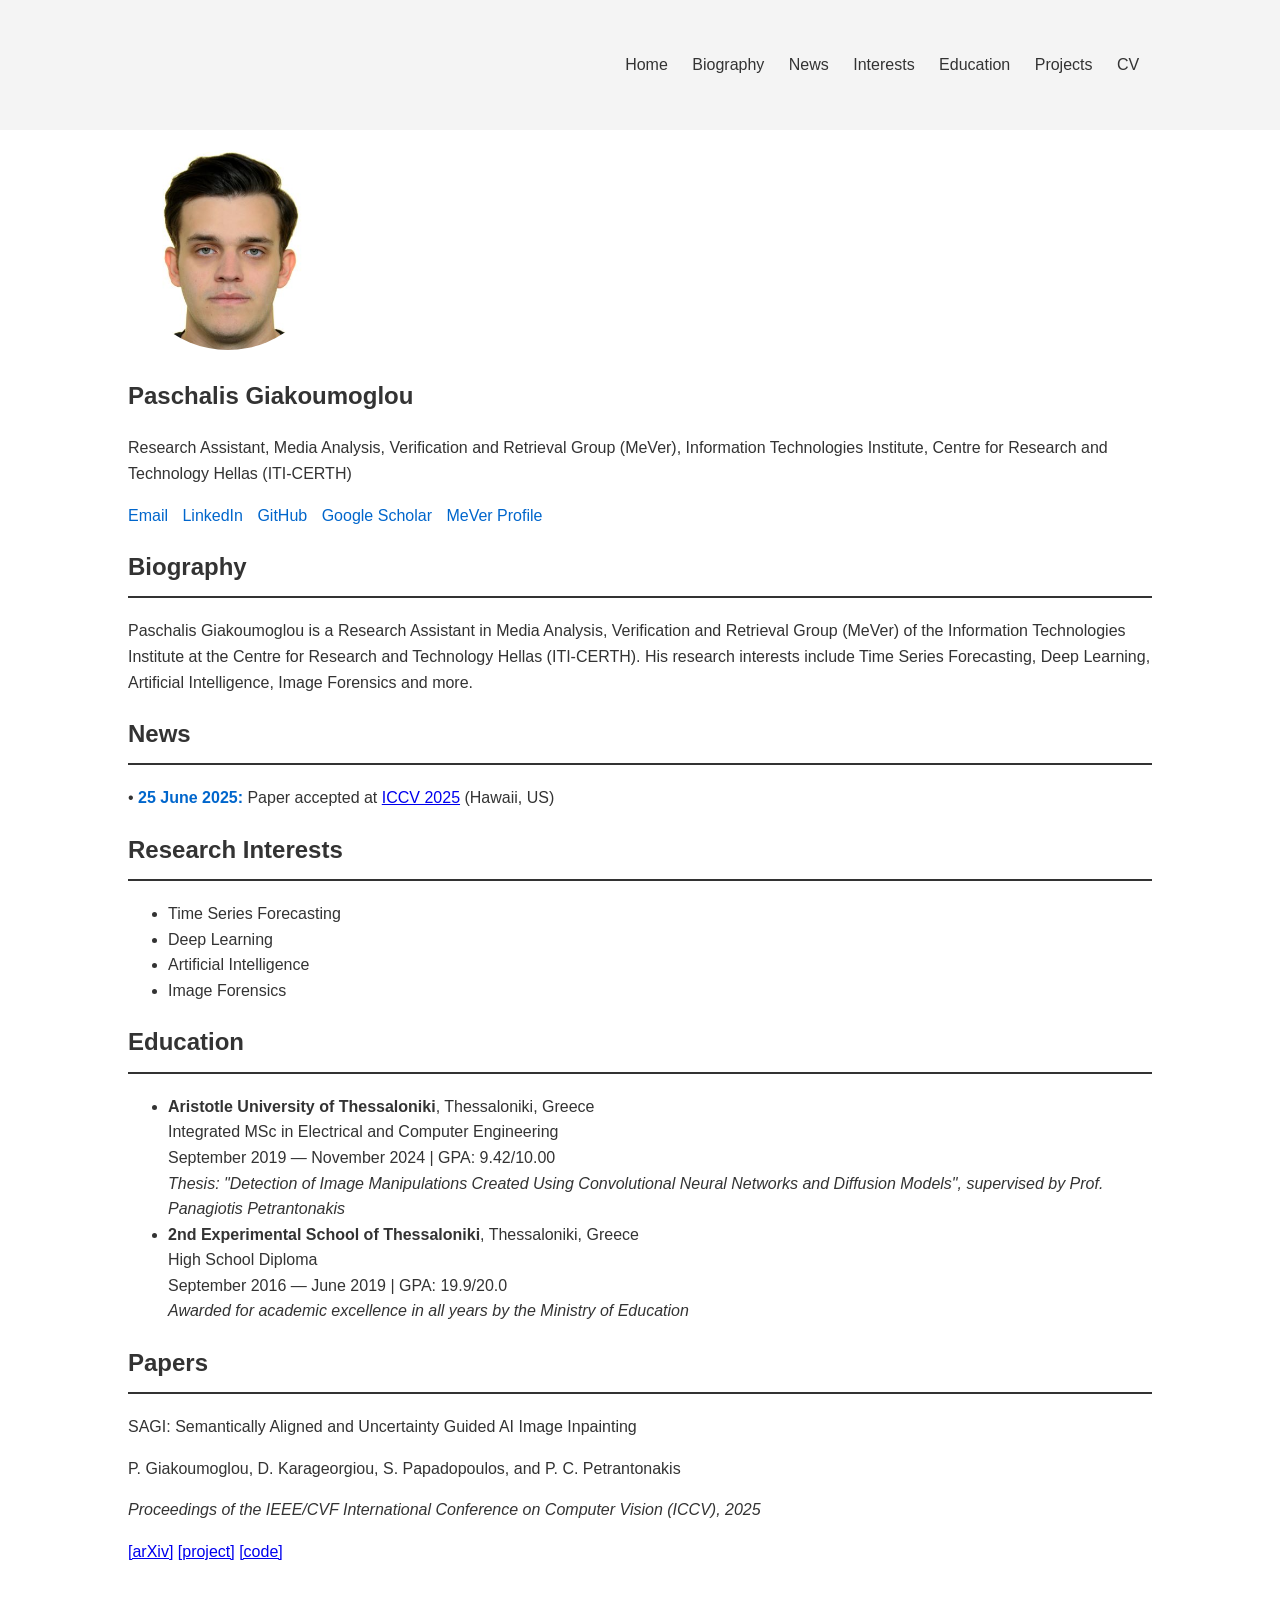
==== index.html @ e1253257 "Update index.html" ====
<!DOCTYPE html>
<html lang="en">
<head>
    <meta charset="UTF-8">
    <meta name="viewport" content="width=device-width, initial-scale=1.0">
    <title>Paschalis Giakoumoglou</title>
    <style>
        body {
            font-family: Arial, sans-serif;
            line-height: 1.6;
            margin: 0;
            padding: 0;
            color: #333;
        }
        .container {
            width: 80%;
            margin: auto;
            overflow: hidden;
            padding: 20px;
        }
        header {
            background: #f4f4f4;
            padding: 1rem;
        }
        nav {
            float: right;
        }
        nav ul {
            list-style-type: none;
        }
        nav ul li {
            display: inline;
            margin-left: 20px;
        }
        nav ul li a {
            text-decoration: none;
            color: #333;
        }
        .profile-pic {
            width: 200px;
            border-radius: 50%;
        }
        .social-links a {
            margin-right: 10px;
            text-decoration: none;
            color: #0066cc;
        }
        h2 {
            border-bottom: 2px solid #333;
            padding-bottom: 10px;
        }
        .project {
            margin-bottom: 40px;
        }
        .project-title {
            font-weight: bold;
            font-size: 1.1em;
        }
        .project-links a {
            margin-right: 10px;
            text-decoration: none;
            color: #0066cc;
        }
        .project-description {
            margin-top: 10px;
            font-style: italic;
            color: #555;
        }
        .project-description a {
            text-decoration: underline;
            font-style: italic;
            color: blue;
        }
        .news-item {
            margin-bottom: 15px;
        }
        .news-date {
            font-weight: bold;
            color: #0066cc;
        }
    </style>
</head>
<body>
    <header>
        <div class="container">
            <nav>
                <ul>
                    <li><a href="#home">Home</a></li>
                    <li><a href="#biography">Biography</a></li>
                    <li><a href="#news">News</a></li>
                    <li><a href="#interests">Interests</a></li>
                    <li><a href="#education">Education</a></li>
                    <li><a href="#projects">Projects</a></li>
                    <li><a href="./src/cv.pdf" download>CV</a></li>
                </ul>
            </nav>
        </div>
    </header>

    <div class="container">
        <section id="home">
            <img src="./src/paschalis.jpg" alt="Paschalis Giakoumoglou" class="profile-pic">
            <h1>Paschalis Giakoumoglou</h1>
            <p>Research Assistant, Media Analysis, Verification and Retrieval Group (MeVer), Information Technologies Institute, Centre for Research and Technology Hellas (ITI-CERTH)</p>
            <div class="social-links">
                <a href="mailto:giakopaschalis@gmail.com">Email</a>
                <a href="https://www.linkedin.com/in/paschalis-giakoumoglou-1860b3217/">LinkedIn</a>
                <a href="https://github.com/p-giakoumoglou">GitHub</a>
                <a href="https://scholar.google.com/citations?user=0g0Ot_8AAAAJ&hl=el">Google Scholar</a>
                <a href="https://mever.gr/author/giakoumoglou-paschalis/">MeVer Profile</a>
            </div>
        </section>

        <section id="biography">
            <h2>Biography</h2>
            <p>
                Paschalis Giakoumoglou is a Research Assistant in Media Analysis, Verification and Retrieval Group (MeVer) of the Information Technologies Institute at the Centre for Research and Technology Hellas (ITI-CERTH). His research interests include Time Series Forecasting, Deep Learning, Artificial Intelligence, Image Forensics and more.
            </p>
        </section>

        <section id="news">
            <h2>News</h2>
            <div class="news-item">
                • <span class="news-date">25 June 2025:</span> Paper accepted at <a href="https://iccv.thecvf.com/" target="_blank">ICCV 2025</a> (Hawaii, US)
            </div>
        </section>

        <section id="interests">
            <h2>Research Interests</h2>
            <ul>
                <li>Time Series Forecasting</li>
                <li>Deep Learning</li>
                <li>Artificial Intelligence</li>
                <li>Image Forensics</li>
            </ul>
        </section>

        <section id="education">
            <h2>Education</h2>
            <ul>
                <li>
                    <strong>Aristotle University of Thessaloniki</strong>, Thessaloniki, Greece<br>
                    Integrated MSc in Electrical and Computer Engineering<br>
                    September 2019 — November 2024 | GPA: 9.42/10.00<br>
                    <em>Thesis: "Detection of Image Manipulations Created Using Convolutional Neural Networks and Diffusion Models", supervised by Prof. Panagiotis Petrantonakis</em>
                </li>
                <li>
                    <strong>2nd Experimental School of Thessaloniki</strong>, Thessaloniki, Greece<br>
                    High School Diploma<br>
                    September 2016 — June 2019 | GPA: 19.9/20.0<br>
                    <em>Awarded for academic excellence in all years by the Ministry of Education</em>
                </li>
            </ul>
        </section>

        <section id="papers">
            <h2>Papers</h2>
            <div class="paper">
                <p class="paper-title">SAGI: Semantically Aligned and Uncertainty Guided AI Image Inpainting</p>
                <p>P. Giakoumoglou, D. Karageorgiou, S. Papadopoulos, and P. C. Petrantonakis</p>
                <p><em>Proceedings of the IEEE/CVF International Conference on Computer Vision (ICCV), 2025</em></p>
                <p class="paper-links">
                    <a href="https://arxiv.org/abs/2502.06593">[arXiv]</a>
                    <a href="https://mever-team.github.io/SAGI/">[project]</a>
                    <a href="https://github.com/mever-team/SAGI">[code]</a>
                </p>
            </div>
        </section>
</body>
</html>
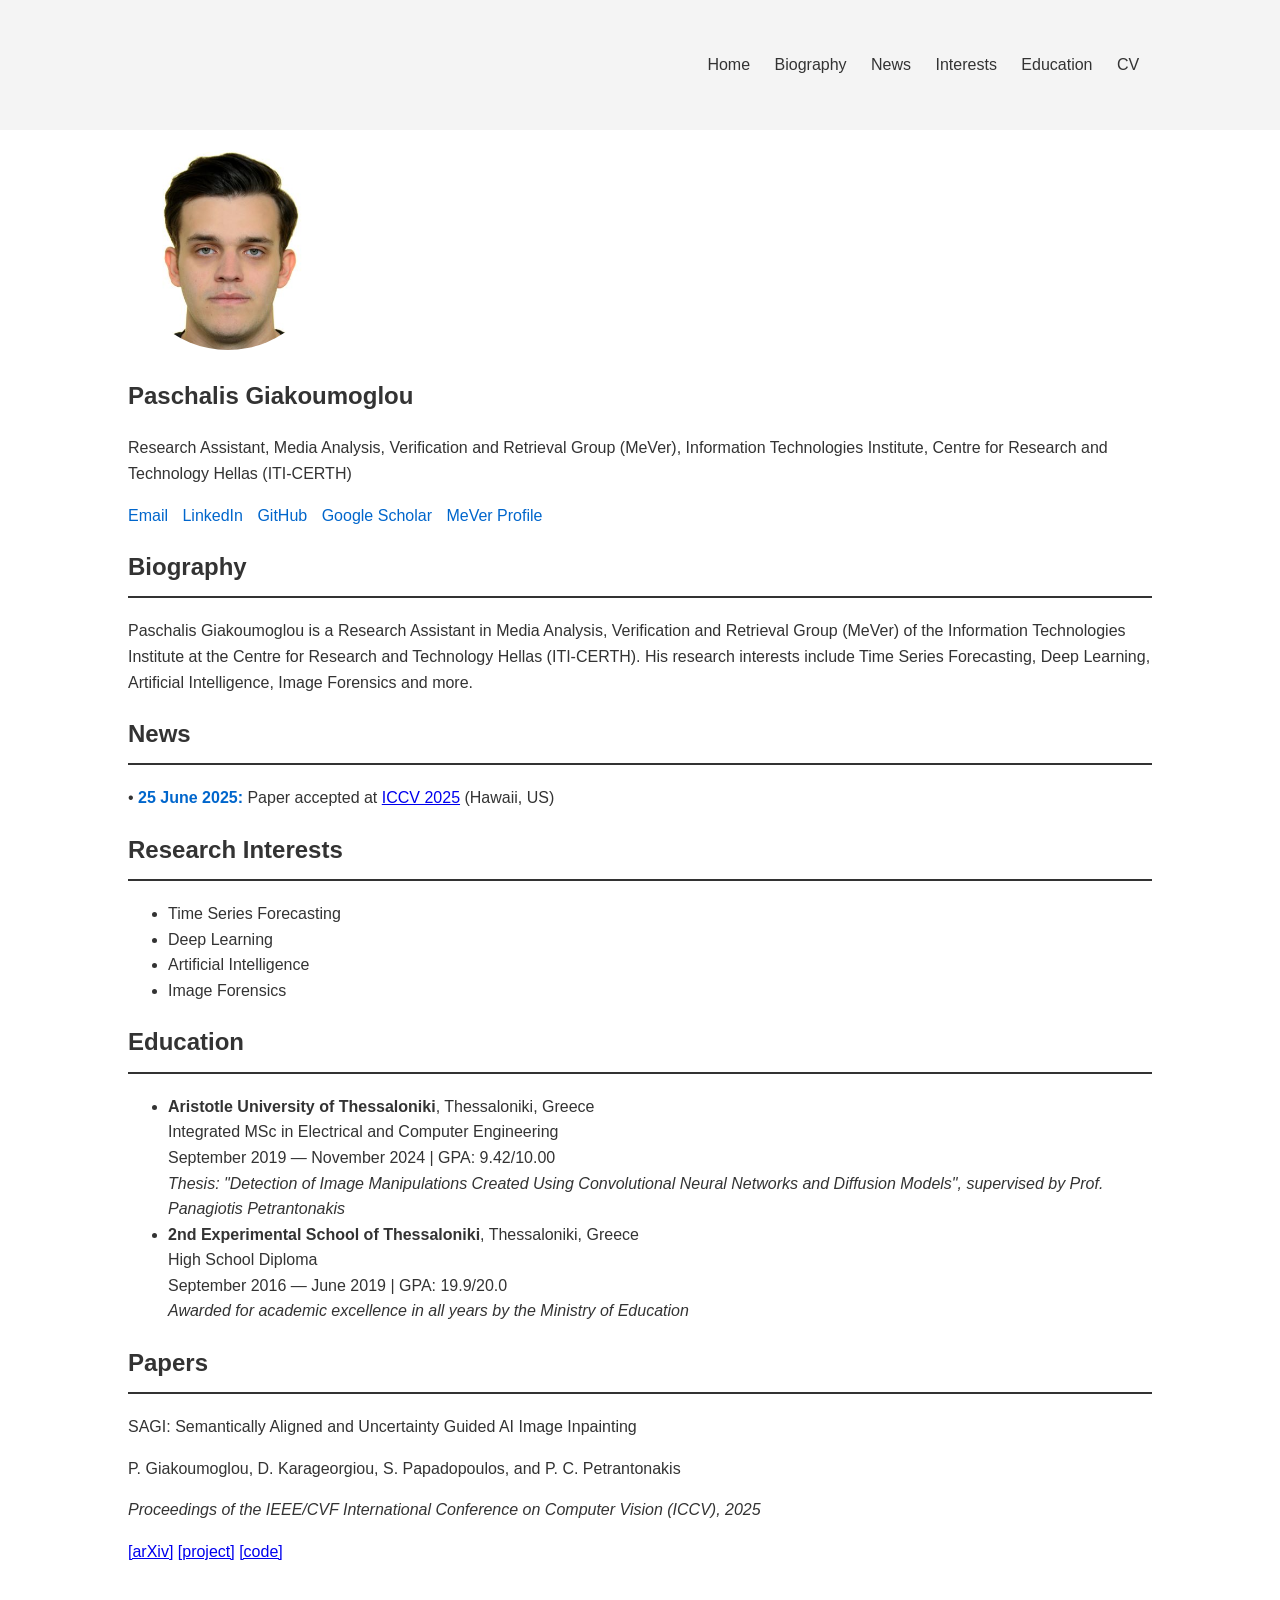
==== commit 2e5be4e5: "Update index.html" ====
--- a/index.html
+++ b/index.html
@@ -90,7 +90,6 @@
                     <li><a href="#news">News</a></li>
                     <li><a href="#interests">Interests</a></li>
                     <li><a href="#education">Education</a></li>
-                    <li><a href="#projects">Projects</a></li>
                     <li><a href="./src/cv.pdf" download>CV</a></li>
                 </ul>
             </nav>
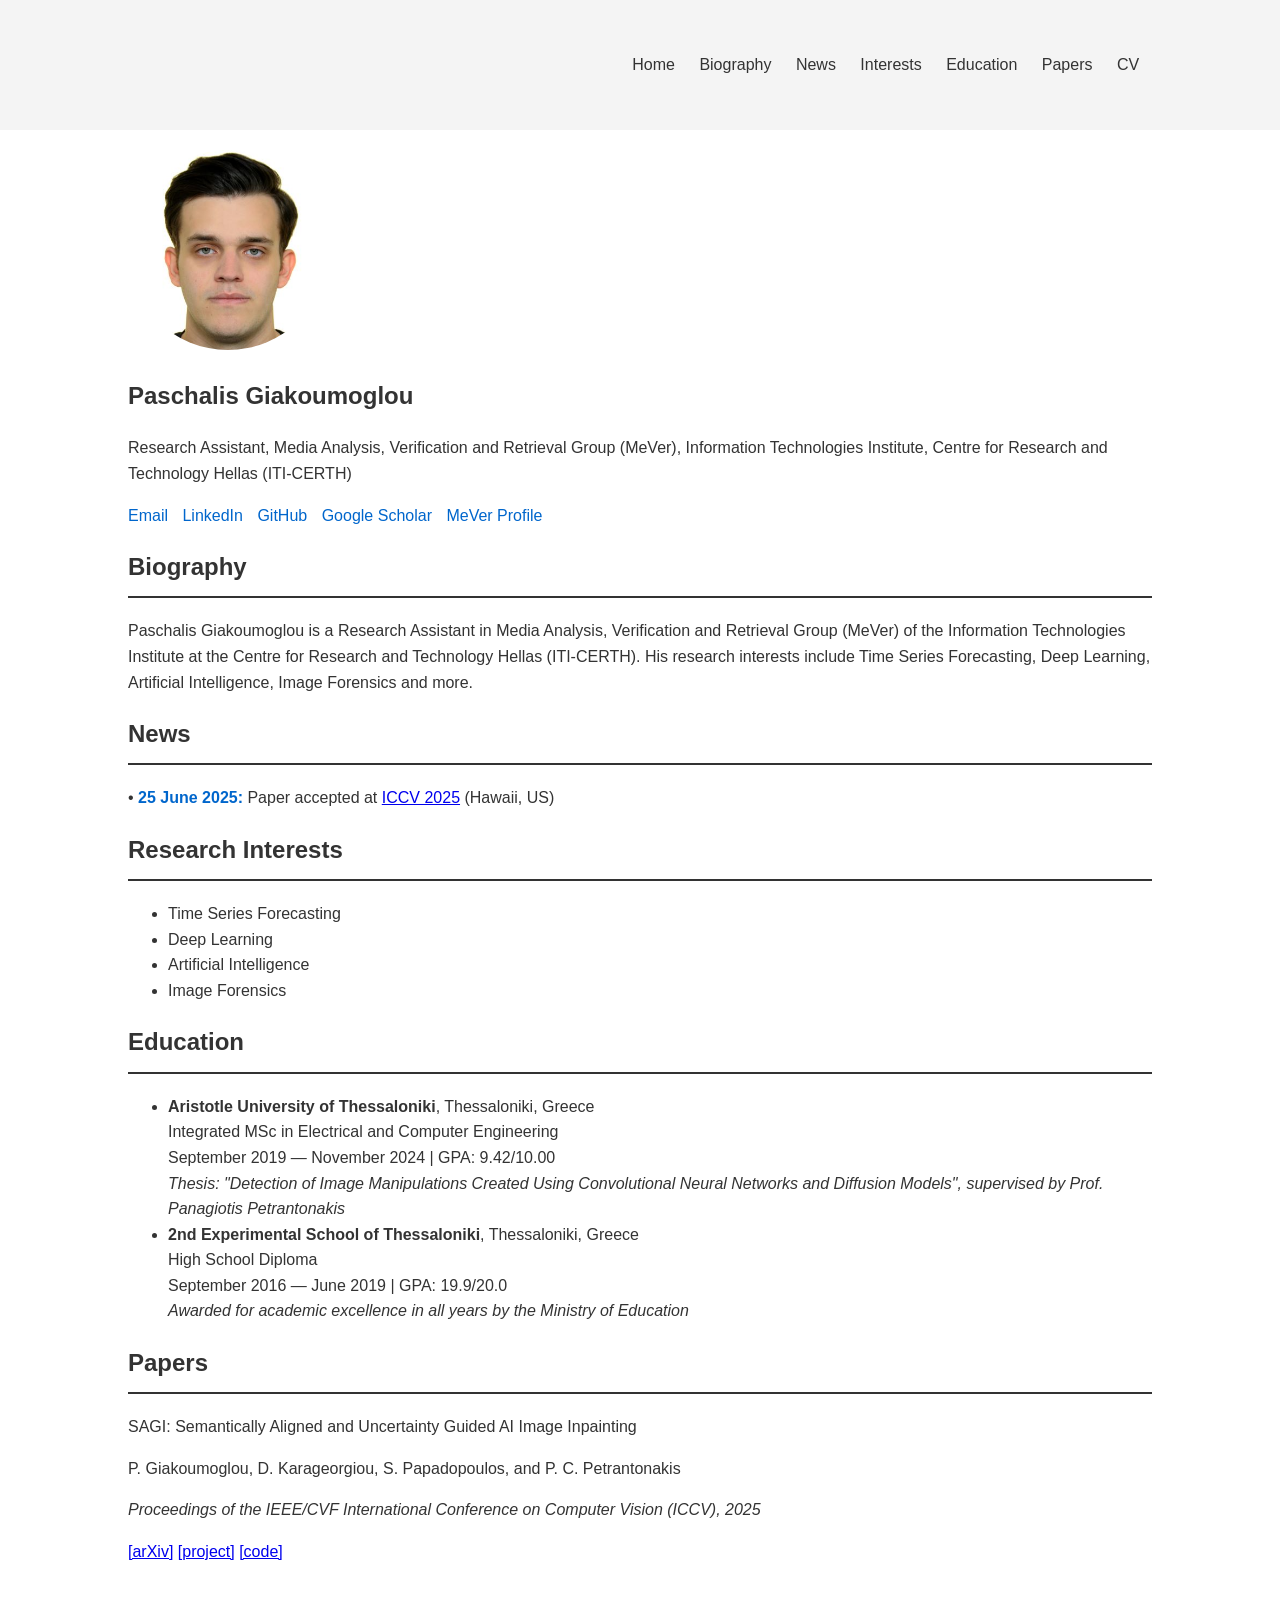
==== commit 5d5e40aa: "Update index.html" ====
--- a/index.html
+++ b/index.html
@@ -90,6 +90,7 @@
                     <li><a href="#news">News</a></li>
                     <li><a href="#interests">Interests</a></li>
                     <li><a href="#education">Education</a></li>
+                    <li><a href="#papers">Papers</a></li>
                     <li><a href="./src/cv.pdf" download>CV</a></li>
                 </ul>
             </nav>
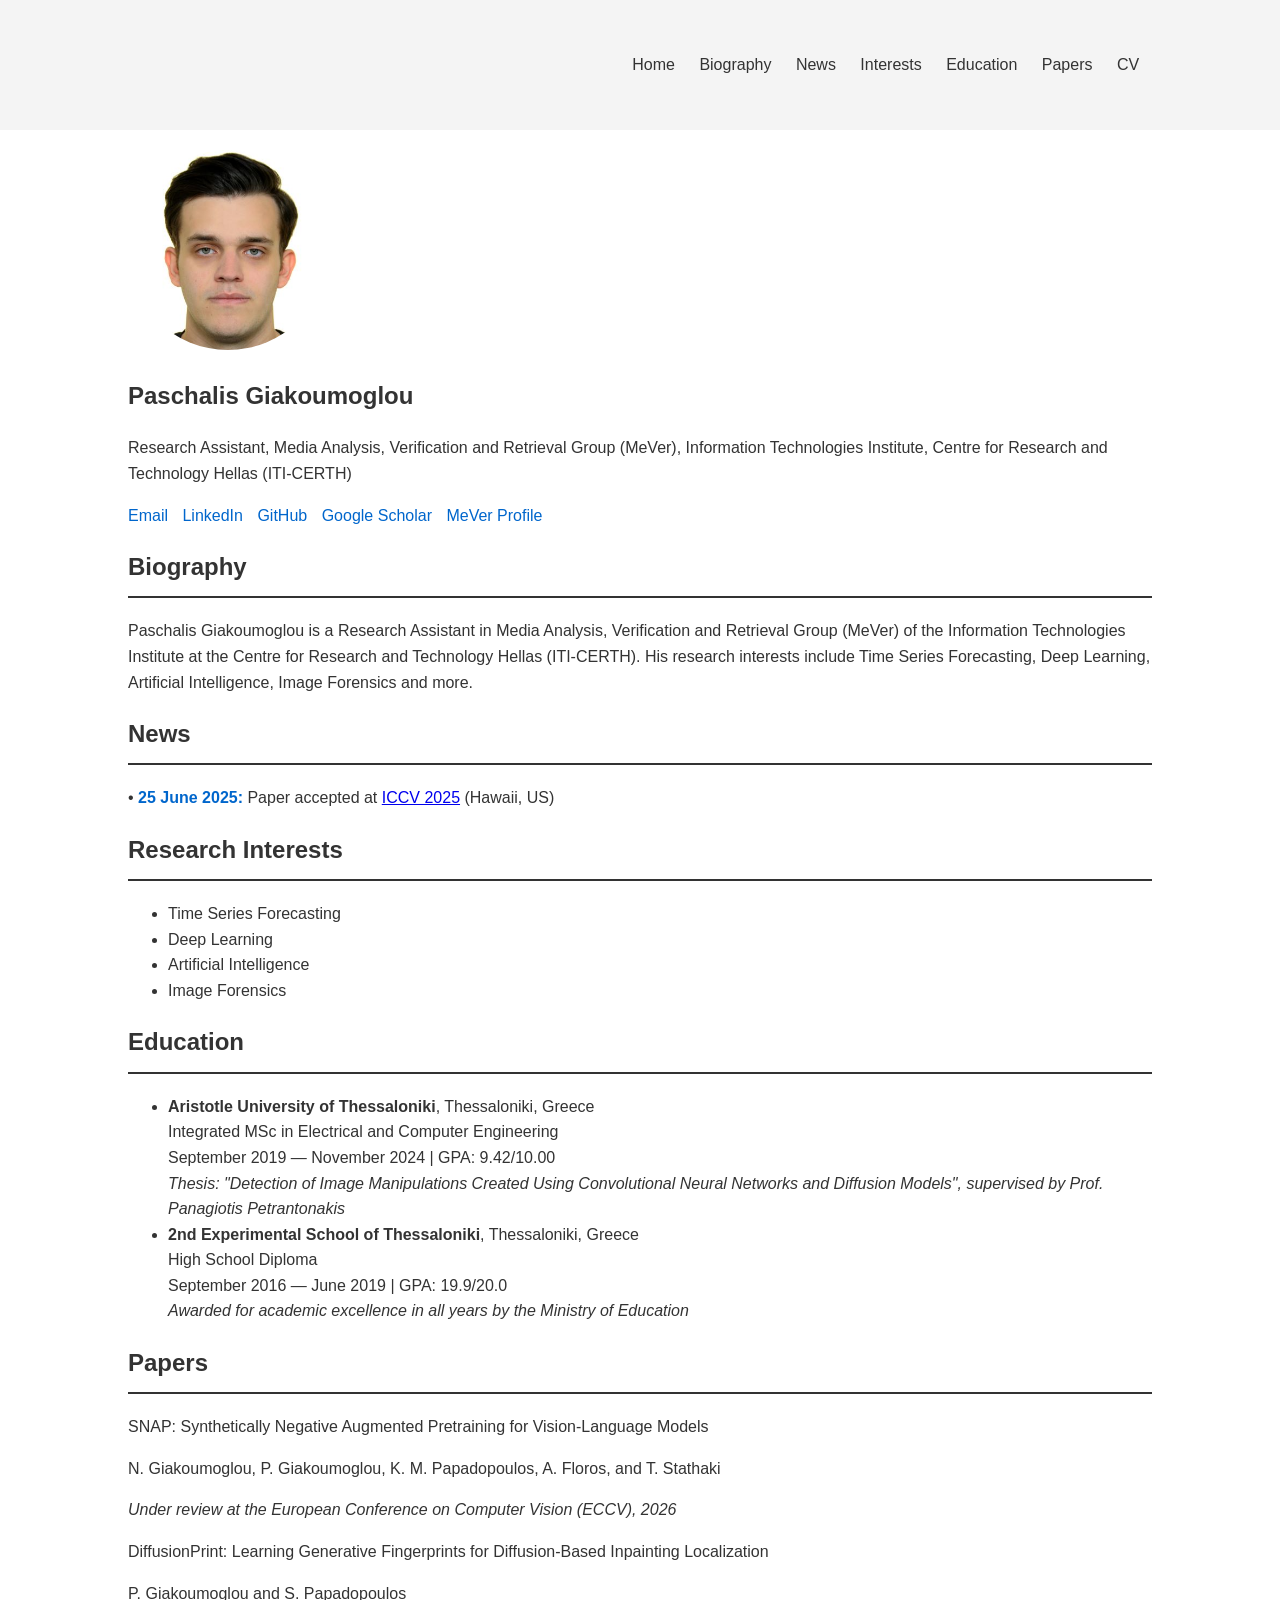
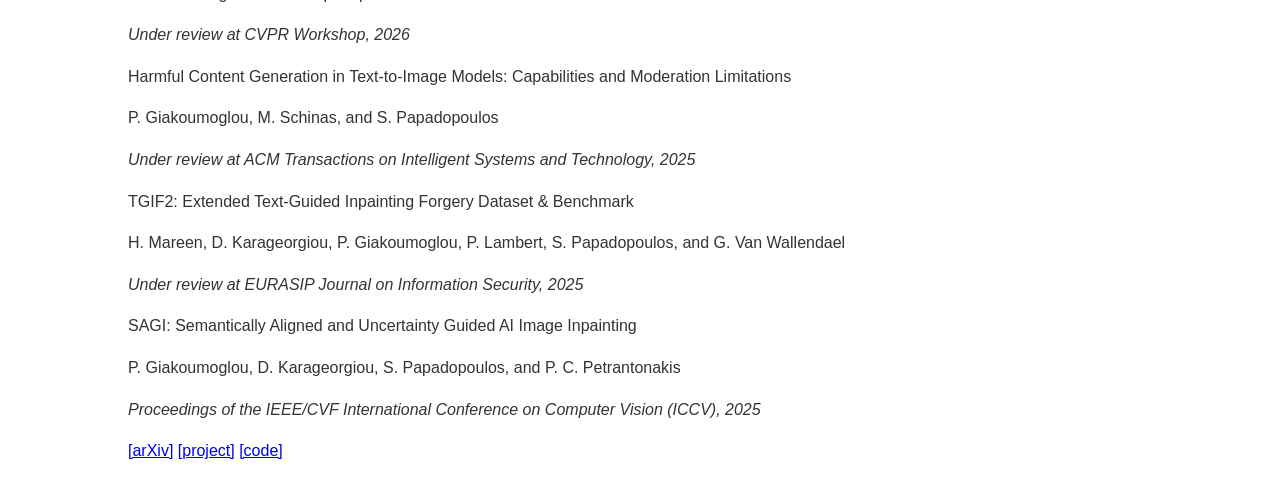
==== commit 8ec4cf9f: "Add new papers to the 'Papers' section in index.html" ====
--- a/index.html
+++ b/index.html
@@ -155,6 +155,31 @@
 
         <section id="papers">
             <h2>Papers</h2>
+
+            <div class="paper">
+                <p class="paper-title">SNAP: Synthetically Negative Augmented Pretraining for Vision-Language Models</p>
+                <p>N. Giakoumoglou, P. Giakoumoglou, K. M. Papadopoulos, A. Floros, and T. Stathaki</p>
+                <p><em>Under review at the European Conference on Computer Vision (ECCV), 2026</em></p>
+            </div>
+
+            <div class="paper">
+                <p class="paper-title">DiffusionPrint: Learning Generative Fingerprints for Diffusion-Based Inpainting Localization</p>
+                <p>P. Giakoumoglou and S. Papadopoulos</p>
+                <p><em>Under review at CVPR Workshop, 2026</em></p>
+            </div>
+
+            <div class="paper">
+                <p class="paper-title">Harmful Content Generation in Text-to-Image Models: Capabilities and Moderation Limitations</p>
+                <p>P. Giakoumoglou, M. Schinas, and S. Papadopoulos</p>
+                <p><em>Under review at ACM Transactions on Intelligent Systems and Technology, 2025</em></p>
+            </div>
+
+            <div class="paper">
+                <p class="paper-title">TGIF2: Extended Text-Guided Inpainting Forgery Dataset &amp; Benchmark</p>
+                <p>H. Mareen, D. Karageorgiou, P. Giakoumoglou, P. Lambert, S. Papadopoulos, and G. Van Wallendael</p>
+                <p><em>Under review at EURASIP Journal on Information Security, 2025</em></p>
+            </div>
+
             <div class="paper">
                 <p class="paper-title">SAGI: Semantically Aligned and Uncertainty Guided AI Image Inpainting</p>
                 <p>P. Giakoumoglou, D. Karageorgiou, S. Papadopoulos, and P. C. Petrantonakis</p>
@@ -167,4 +192,4 @@
             </div>
         </section>
 </body>
-</html>+</html>
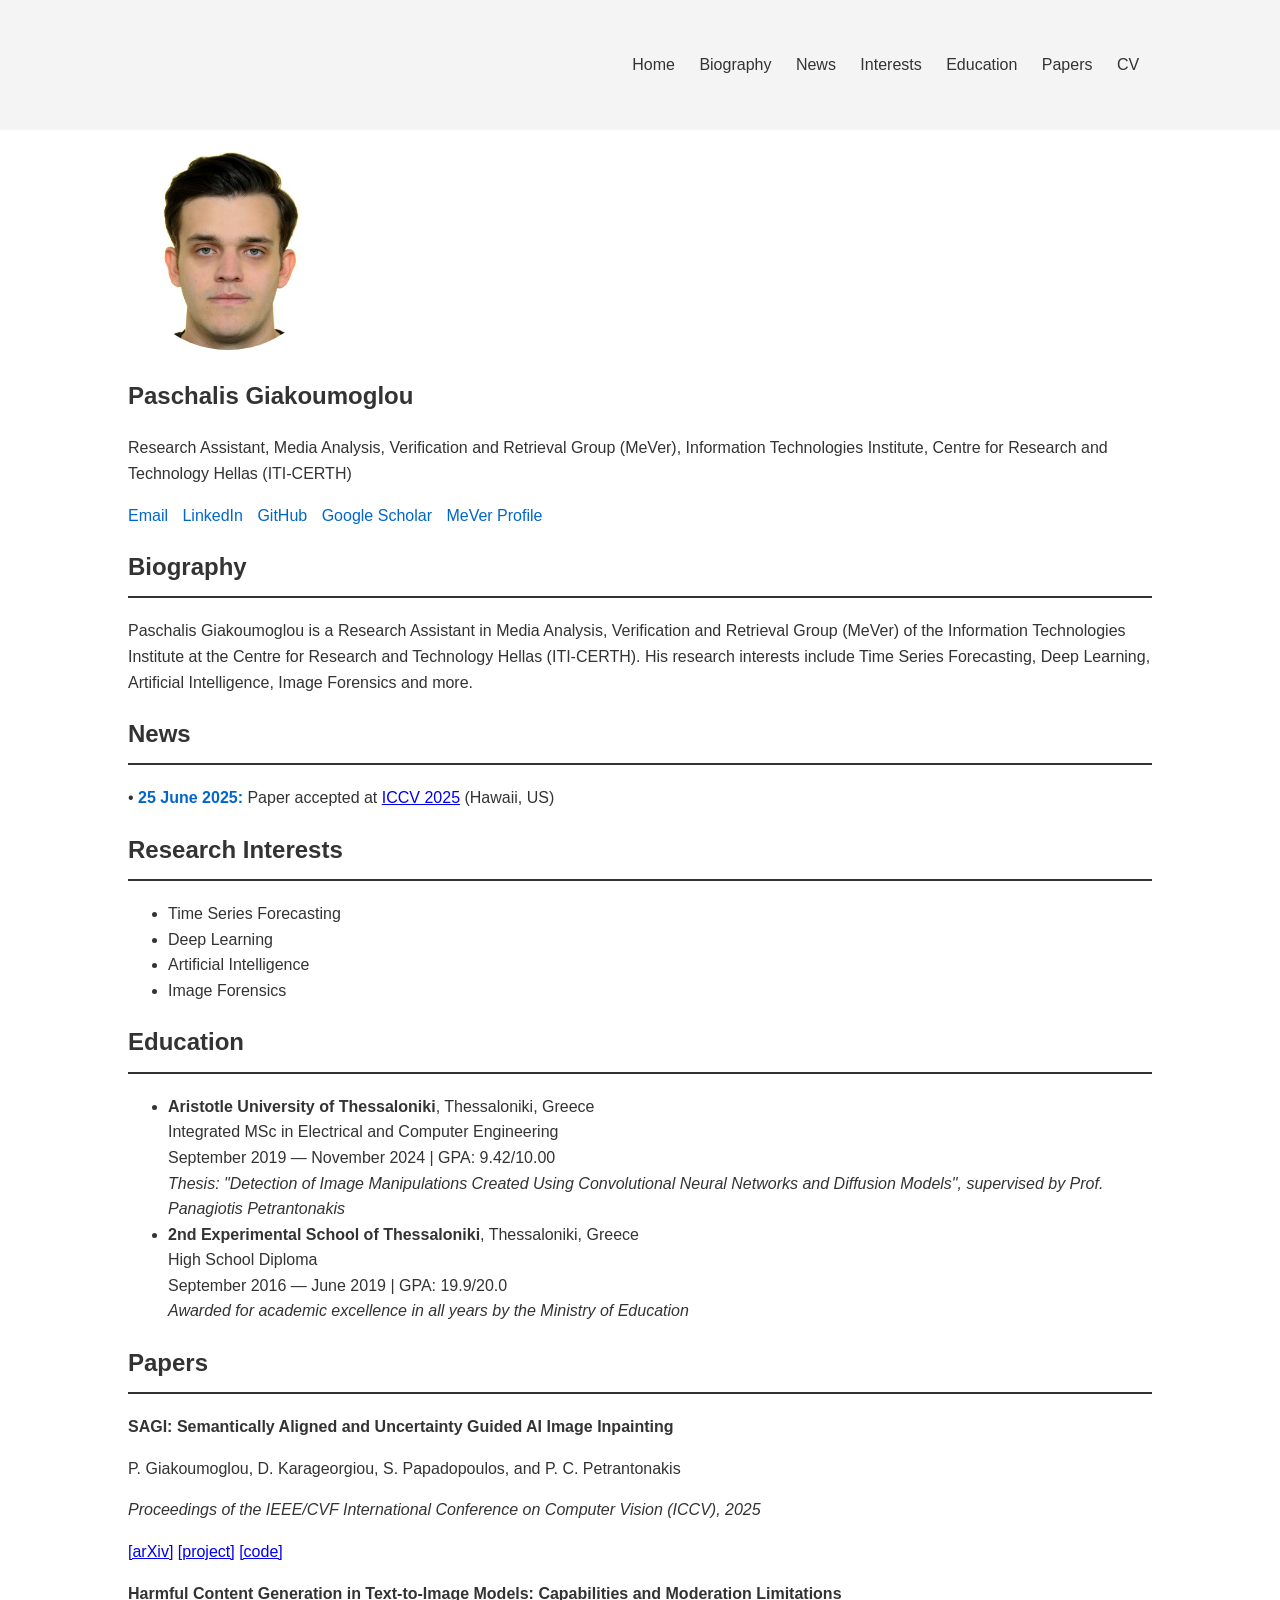
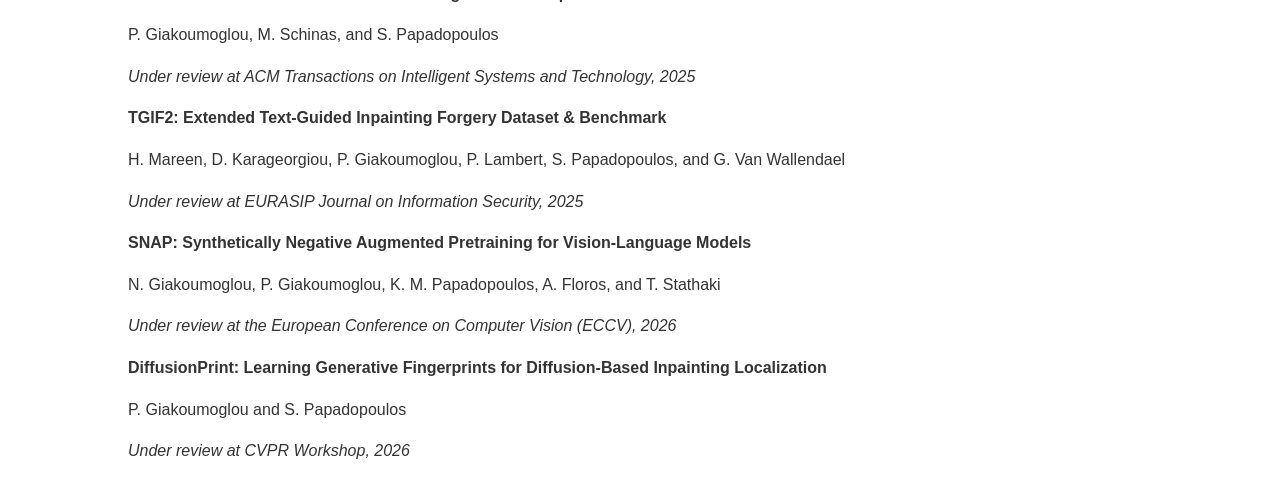
==== commit 196824a1: "Revise paper entries in index.html Updated paper titles and added links for new publications." ====
--- a/index.html
+++ b/index.html
@@ -157,31 +157,7 @@
             <h2>Papers</h2>
 
             <div class="paper">
-                <p class="paper-title">SNAP: Synthetically Negative Augmented Pretraining for Vision-Language Models</p>
-                <p>N. Giakoumoglou, P. Giakoumoglou, K. M. Papadopoulos, A. Floros, and T. Stathaki</p>
-                <p><em>Under review at the European Conference on Computer Vision (ECCV), 2026</em></p>
-            </div>
-
-            <div class="paper">
-                <p class="paper-title">DiffusionPrint: Learning Generative Fingerprints for Diffusion-Based Inpainting Localization</p>
-                <p>P. Giakoumoglou and S. Papadopoulos</p>
-                <p><em>Under review at CVPR Workshop, 2026</em></p>
-            </div>
-
-            <div class="paper">
-                <p class="paper-title">Harmful Content Generation in Text-to-Image Models: Capabilities and Moderation Limitations</p>
-                <p>P. Giakoumoglou, M. Schinas, and S. Papadopoulos</p>
-                <p><em>Under review at ACM Transactions on Intelligent Systems and Technology, 2025</em></p>
-            </div>
-
-            <div class="paper">
-                <p class="paper-title">TGIF2: Extended Text-Guided Inpainting Forgery Dataset &amp; Benchmark</p>
-                <p>H. Mareen, D. Karageorgiou, P. Giakoumoglou, P. Lambert, S. Papadopoulos, and G. Van Wallendael</p>
-                <p><em>Under review at EURASIP Journal on Information Security, 2025</em></p>
-            </div>
-
-            <div class="paper">
-                <p class="paper-title">SAGI: Semantically Aligned and Uncertainty Guided AI Image Inpainting</p>
+                <p class="paper-title"><strong>SAGI: Semantically Aligned and Uncertainty Guided AI Image Inpainting</strong></p>
                 <p>P. Giakoumoglou, D. Karageorgiou, S. Papadopoulos, and P. C. Petrantonakis</p>
                 <p><em>Proceedings of the IEEE/CVF International Conference on Computer Vision (ICCV), 2025</em></p>
                 <p class="paper-links">
@@ -190,6 +166,30 @@
                     <a href="https://github.com/mever-team/SAGI">[code]</a>
                 </p>
             </div>
+
+            <div class="paper">
+                <p class="paper-title"><strong>Harmful Content Generation in Text-to-Image Models: Capabilities and Moderation Limitations</strong></p>
+                <p>P. Giakoumoglou, M. Schinas, and S. Papadopoulos</p>
+                <p><em>Under review at ACM Transactions on Intelligent Systems and Technology, 2025</em></p>
+            </div>
+
+            <div class="paper">
+                <p class="paper-title"><strong>TGIF2: Extended Text-Guided Inpainting Forgery Dataset &amp; Benchmark</strong></p>
+                <p>H. Mareen, D. Karageorgiou, P. Giakoumoglou, P. Lambert, S. Papadopoulos, and G. Van Wallendael</p>
+                <p><em>Under review at EURASIP Journal on Information Security, 2025</em></p>
+            </div>
+
+            <div class="paper">
+                <p class="paper-title"><strong>SNAP: Synthetically Negative Augmented Pretraining for Vision-Language Models</strong></p>
+                <p>N. Giakoumoglou, P. Giakoumoglou, K. M. Papadopoulos, A. Floros, and T. Stathaki</p>
+                <p><em>Under review at the European Conference on Computer Vision (ECCV), 2026</em></p>
+            </div>
+
+            <div class="paper">
+                <p class="paper-title"><strong>DiffusionPrint: Learning Generative Fingerprints for Diffusion-Based Inpainting Localization</strong></p>
+                <p>P. Giakoumoglou and S. Papadopoulos</p>
+                <p><em>Under review at CVPR Workshop, 2026</em></p>
+            </div>
         </section>
 </body>
 </html>
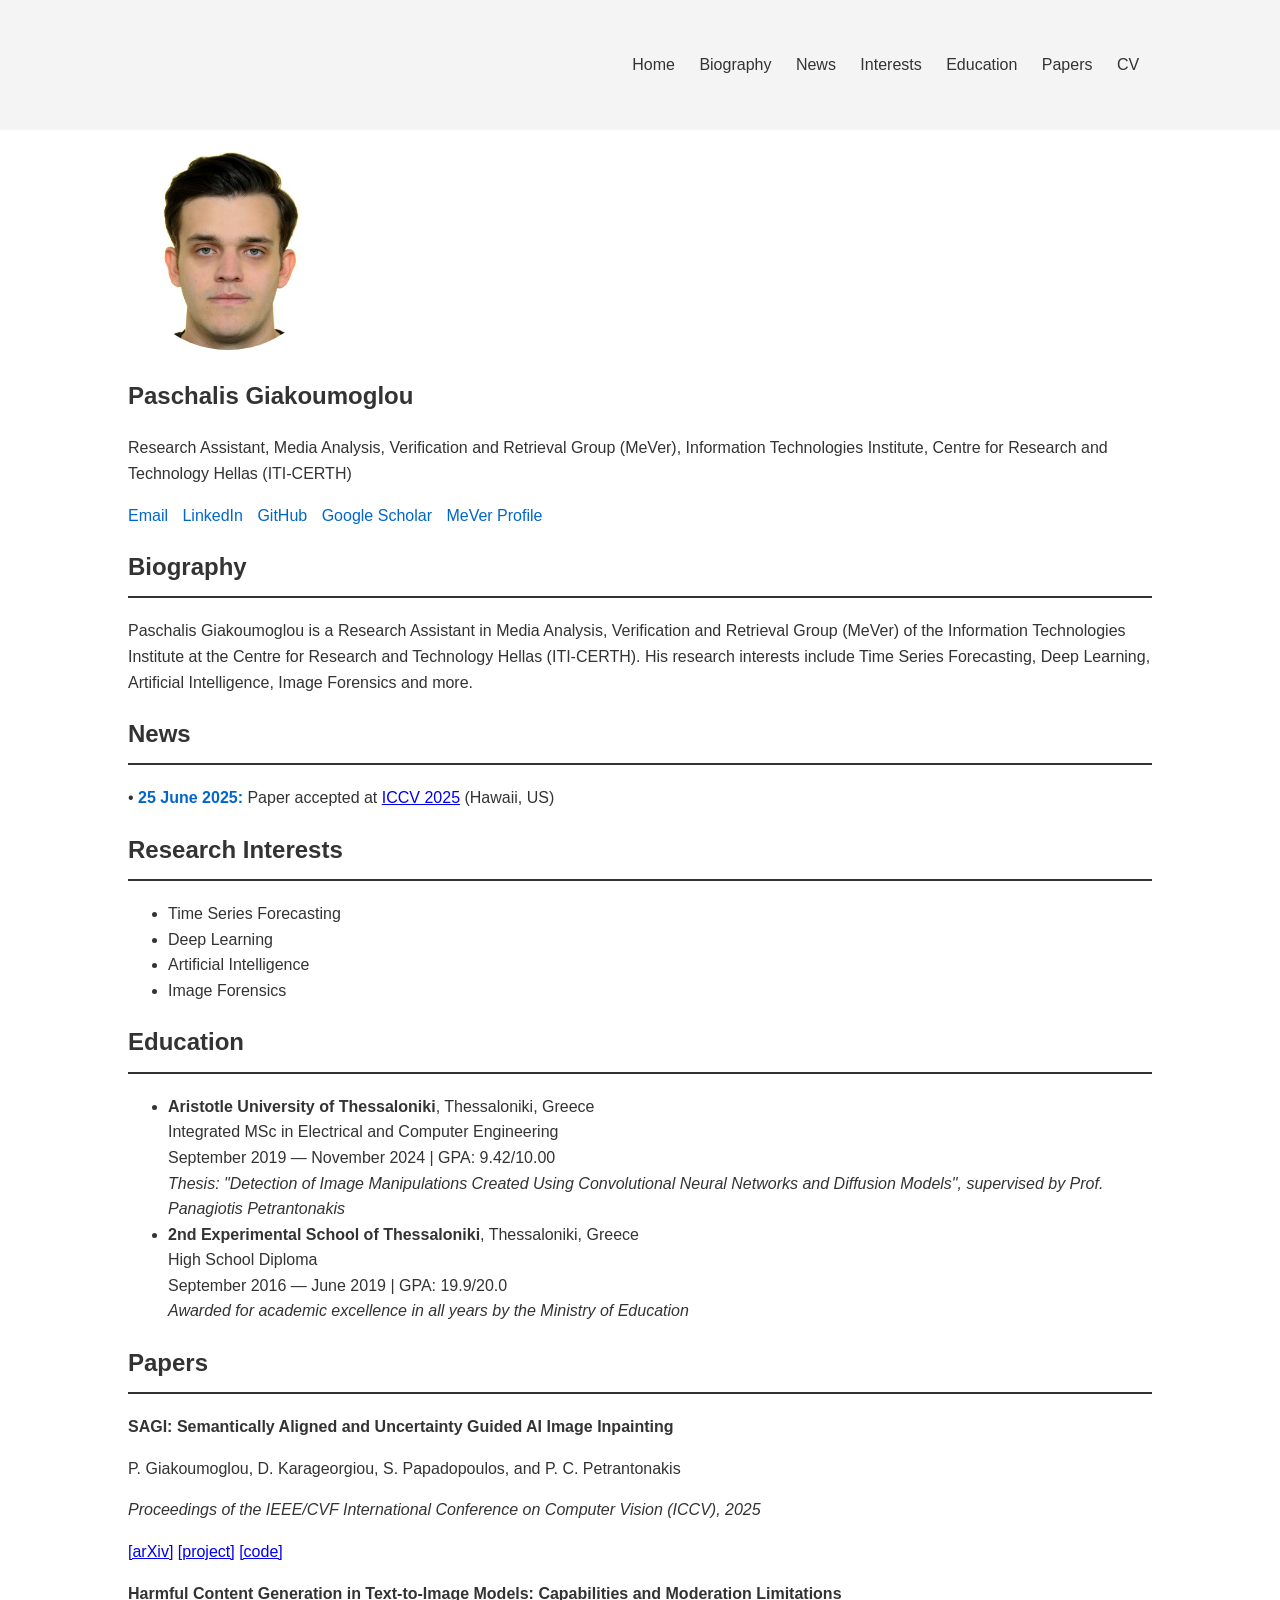
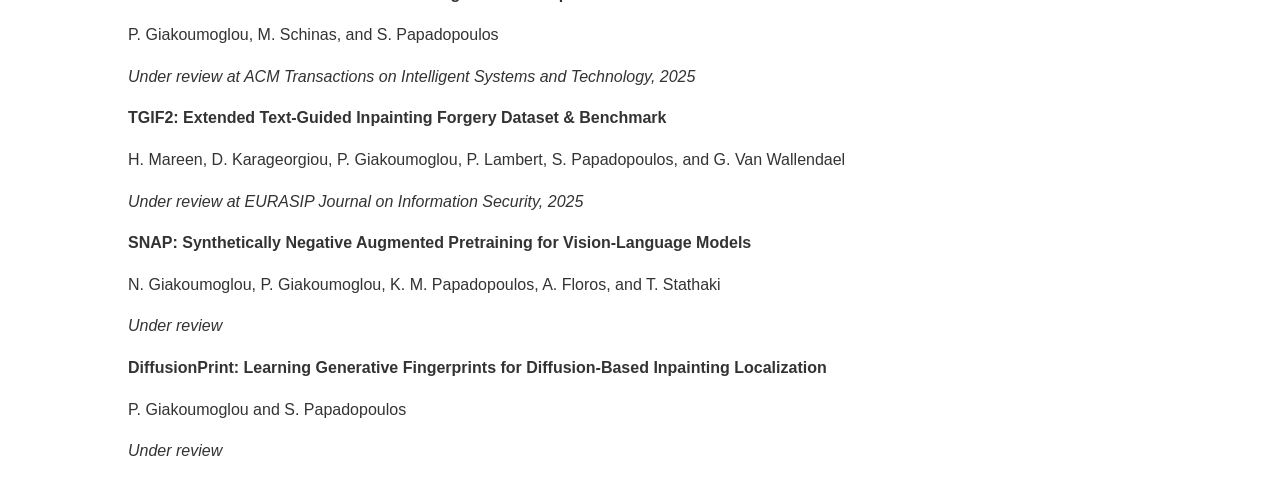
==== commit 3ca8de67: "Change review status for papers in index.html" ====
--- a/index.html
+++ b/index.html
@@ -182,13 +182,13 @@
             <div class="paper">
                 <p class="paper-title"><strong>SNAP: Synthetically Negative Augmented Pretraining for Vision-Language Models</strong></p>
                 <p>N. Giakoumoglou, P. Giakoumoglou, K. M. Papadopoulos, A. Floros, and T. Stathaki</p>
-                <p><em>Under review at the European Conference on Computer Vision (ECCV), 2026</em></p>
+                <p><em>Under review</em></p>
             </div>
 
             <div class="paper">
                 <p class="paper-title"><strong>DiffusionPrint: Learning Generative Fingerprints for Diffusion-Based Inpainting Localization</strong></p>
                 <p>P. Giakoumoglou and S. Papadopoulos</p>
-                <p><em>Under review at CVPR Workshop, 2026</em></p>
+                <p><em>Under review</em></p>
             </div>
         </section>
 </body>
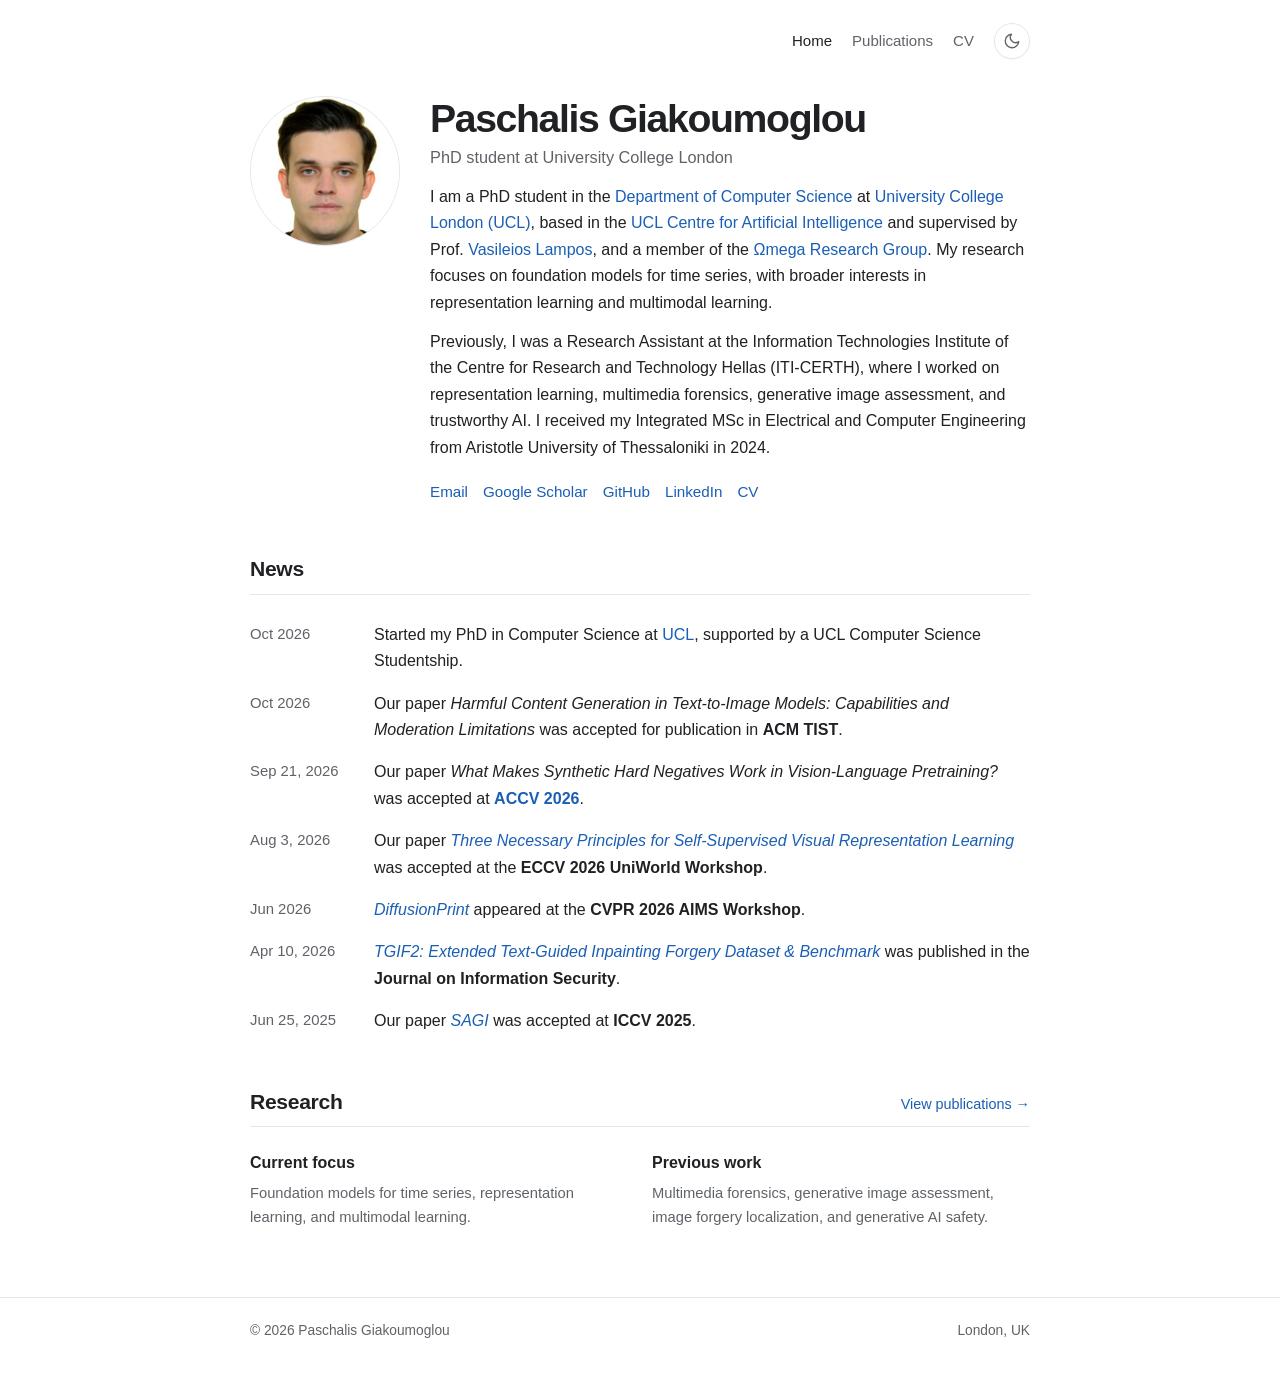
==== commit 21f51684: "update template and info" ====
--- a/index.html
+++ b/index.html
@@ -1,195 +1,132 @@
-<!DOCTYPE html>
+<!doctype html>
 <html lang="en">
 <head>
-    <meta charset="UTF-8">
-    <meta name="viewport" content="width=device-width, initial-scale=1.0">
-    <title>Paschalis Giakoumoglou</title>
-    <style>
-        body {
-            font-family: Arial, sans-serif;
-            line-height: 1.6;
-            margin: 0;
-            padding: 0;
-            color: #333;
-        }
-        .container {
-            width: 80%;
-            margin: auto;
-            overflow: hidden;
-            padding: 20px;
-        }
-        header {
-            background: #f4f4f4;
-            padding: 1rem;
-        }
-        nav {
-            float: right;
-        }
-        nav ul {
-            list-style-type: none;
-        }
-        nav ul li {
-            display: inline;
-            margin-left: 20px;
-        }
-        nav ul li a {
-            text-decoration: none;
-            color: #333;
-        }
-        .profile-pic {
-            width: 200px;
-            border-radius: 50%;
-        }
-        .social-links a {
-            margin-right: 10px;
-            text-decoration: none;
-            color: #0066cc;
-        }
-        h2 {
-            border-bottom: 2px solid #333;
-            padding-bottom: 10px;
-        }
-        .project {
-            margin-bottom: 40px;
-        }
-        .project-title {
-            font-weight: bold;
-            font-size: 1.1em;
-        }
-        .project-links a {
-            margin-right: 10px;
-            text-decoration: none;
-            color: #0066cc;
-        }
-        .project-description {
-            margin-top: 10px;
-            font-style: italic;
-            color: #555;
-        }
-        .project-description a {
-            text-decoration: underline;
-            font-style: italic;
-            color: blue;
-        }
-        .news-item {
-            margin-bottom: 15px;
-        }
-        .news-date {
-            font-weight: bold;
-            color: #0066cc;
-        }
-    </style>
+  <meta charset="utf-8">
+  <meta name="viewport" content="width=device-width, initial-scale=1">
+  <meta name="description" content="Paschalis Giakoumoglou — PhD student in Computer Science at University College London, working on foundation models for time series, representation learning, and multimodal learning.">
+  <meta name="color-scheme" content="light dark">
+  <title>Paschalis Giakoumoglou</title>
+  <script>
+    (() => {
+      const saved = localStorage.getItem('paschalis-theme');
+      const dark = window.matchMedia('(prefers-color-scheme: dark)').matches;
+      document.documentElement.dataset.theme = saved || (dark ? 'dark' : 'light');
+    })();
+  </script>
+  <link rel="stylesheet" href="./style.css">
 </head>
 <body>
-    <header>
-        <div class="container">
-            <nav>
-                <ul>
-                    <li><a href="#home">Home</a></li>
-                    <li><a href="#biography">Biography</a></li>
-                    <li><a href="#news">News</a></li>
-                    <li><a href="#interests">Interests</a></li>
-                    <li><a href="#education">Education</a></li>
-                    <li><a href="#papers">Papers</a></li>
-                    <li><a href="./src/cv.pdf" download>CV</a></li>
-                </ul>
-            </nav>
+  <a class="skip-link" href="#main">Skip to content</a>
+
+  <header class="site-header">
+    <div class="site-shell nav" aria-label="Primary navigation">
+      <a href="./" aria-current="page">Home</a>
+      <a href="./publications.html">Publications</a>
+      <a href="./src/cv.pdf" target="_blank" rel="noopener">CV</a>
+      <button class="theme-toggle" type="button" data-theme-toggle aria-label="Switch theme" title="Switch theme">
+        <svg class="icon-moon" viewBox="0 0 24 24" aria-hidden="true" fill="none" stroke="currentColor" stroke-width="1.8" stroke-linecap="round" stroke-linejoin="round">
+          <path d="M21 12.79A9 9 0 1 1 11.21 3 7 7 0 0 0 21 12.79z"></path>
+        </svg>
+        <svg class="icon-sun" viewBox="0 0 24 24" aria-hidden="true" fill="none" stroke="currentColor" stroke-width="1.8" stroke-linecap="round" stroke-linejoin="round">
+          <circle cx="12" cy="12" r="4"></circle>
+          <path d="M12 2v2M12 20v2M4.93 4.93l1.41 1.41M17.66 17.66l1.41 1.41M2 12h2M20 12h2M4.93 19.07l1.41-1.41M17.66 6.34l1.41-1.41"></path>
+        </svg>
+      </button>
+    </div>
+  </header>
+
+  <main id="main" class="site-shell">
+    <section class="intro" aria-labelledby="name">
+      <img class="profile-photo" src="./src/paschalis.jpg" alt="Portrait of Paschalis Giakoumoglou" width="150" height="150">
+
+      <div class="bio">
+        <h1 id="name">Paschalis Giakoumoglou</h1>
+        <p class="role">PhD student at University College London</p>
+
+        <p>
+          I am a PhD student in the <a href="https://www.ucl.ac.uk/engineering/computer-science" target="_blank" rel="noopener">Department of Computer Science</a> at
+          <a href="https://www.ucl.ac.uk/" target="_blank" rel="noopener">University College London (UCL)</a>, based in the
+          <a href="https://www.ucl.ac.uk/engineering/research/centres-institutes-and-labs/ucl-centre-artificial-intelligence" target="_blank" rel="noopener">UCL Centre for Artificial Intelligence</a>
+          and supervised by Prof. <a href="https://lampos.net/" target="_blank" rel="noopener">Vasileios Lampos</a>, and a member of the <a href="https://omega.cs.ucl.ac.uk/" target="_blank" rel="noopener noreferrer"> Ωmega Research Group</a>.
+          My research focuses on foundation models for time series, with broader interests in representation learning and multimodal learning.
+        </p>
+
+        <p>
+          Previously, I was a Research Assistant at the Information Technologies Institute of the Centre for Research and Technology Hellas (ITI-CERTH), where I worked on representation learning, multimedia forensics, generative image assessment, and trustworthy AI. I received my Integrated MSc in Electrical and Computer Engineering from Aristotle University of Thessaloniki in 2024.
+        </p>
+
+        <div class="links" aria-label="External links">
+          <a href="mailto:giakopaschalis@gmail.com">Email</a>
+          <a href="https://scholar.google.com/citations?user=0g0Ot_8AAAAJ" target="_blank" rel="noopener">Google Scholar</a>
+          <a href="https://github.com/p-giakoumoglou" target="_blank" rel="noopener">GitHub</a>
+          <a href="https://www.linkedin.com/in/paschalis-giakoumoglou-1860b3217/" target="_blank" rel="noopener">LinkedIn</a>
+          <a href="./src/cv.pdf" target="_blank" rel="noopener">CV</a>
         </div>
-    </header>
+      </div>
+    </section>
 
-    <div class="container">
-        <section id="home">
-            <img src="./src/paschalis.jpg" alt="Paschalis Giakoumoglou" class="profile-pic">
-            <h1>Paschalis Giakoumoglou</h1>
-            <p>Research Assistant, Media Analysis, Verification and Retrieval Group (MeVer), Information Technologies Institute, Centre for Research and Technology Hellas (ITI-CERTH)</p>
-            <div class="social-links">
-                <a href="mailto:giakopaschalis@gmail.com">Email</a>
-                <a href="https://www.linkedin.com/in/paschalis-giakoumoglou-1860b3217/">LinkedIn</a>
-                <a href="https://github.com/p-giakoumoglou">GitHub</a>
-                <a href="https://scholar.google.com/citations?user=0g0Ot_8AAAAJ&hl=el">Google Scholar</a>
-                <a href="https://mever.gr/author/giakoumoglou-paschalis/">MeVer Profile</a>
-            </div>
-        </section>
+    <section class="section" aria-labelledby="news-title">
+      <div class="section-heading">
+        <h2 id="news-title">News</h2>
+      </div>
 
-        <section id="biography">
-            <h2>Biography</h2>
-            <p>
-                Paschalis Giakoumoglou is a Research Assistant in Media Analysis, Verification and Retrieval Group (MeVer) of the Information Technologies Institute at the Centre for Research and Technology Hellas (ITI-CERTH). His research interests include Time Series Forecasting, Deep Learning, Artificial Intelligence, Image Forensics and more.
-            </p>
-        </section>
+      <ul class="news-list">
+        <li class="news-item">
+          <time class="news-date" datetime="2026-10">Oct 2026</time>
+          <div class="news-text">Started my PhD in Computer Science at <a href="https://www.ucl.ac.uk/engineering/computer-science" target="_blank" rel="noopener">UCL</a>, supported by a UCL Computer Science Studentship.</div>
+        </li>
+        <li class="news-item">
+          <time class="news-date" datetime="2026-10">Oct 2026</time>
+          <div class="news-text">Our paper <em>Harmful Content Generation in Text-to-Image Models: Capabilities and Moderation Limitations</em> was accepted for publication in <strong>ACM TIST</strong>.</div>
+        </li>
+        <li class="news-item">
+          <time class="news-date" datetime="2026-09-21">Sep 21, 2026</time>
+          <div class="news-text">Our paper <em>What Makes Synthetic Hard Negatives Work in Vision-Language Pretraining?</em> was accepted at <a href="https://accv2026.org/" target="_blank" rel="noopener"><strong>ACCV 2026</strong></a>.</div>
+        </li>
+        <li class="news-item">
+          <time class="news-date" datetime="2026-08-03">Aug 3, 2026</time>
+          <div class="news-text">Our paper <a href="https://arxiv.org/abs/2608.08309" target="_blank" rel="noopener"><em>Three Necessary Principles for Self-Supervised Visual Representation Learning</em></a> was accepted at the <strong>ECCV 2026 UniWorld Workshop</strong>.</div>
+        </li>
+        <li class="news-item">
+          <time class="news-date" datetime="2026-06">Jun 2026</time>
+          <div class="news-text"><a href="https://openaccess.thecvf.com/content/CVPR2026W/AIMS/html/Giakoumoglou_DiffusionPrint_Learning_Generative_Fingerprints_for_Diffusion-Based_Inpainting_Localization_CVPRW_2026_paper.html" target="_blank" rel="noopener"><em>DiffusionPrint</em></a> appeared at the <strong>CVPR 2026 AIMS Workshop</strong>.</div>
+        </li>
+        <li class="news-item">
+          <time class="news-date" datetime="2026-04-10">Apr 10, 2026</time>
+          <div class="news-text"><a href="https://doi.org/10.1186/s13635-026-00235-9" target="_blank" rel="noopener"><em>TGIF2: Extended Text-Guided Inpainting Forgery Dataset &amp; Benchmark</em></a> was published in the <strong>Journal on Information Security</strong>.</div>
+        </li>
+        <li class="news-item">
+          <time class="news-date" datetime="2025-06-25">Jun 25, 2025</time>
+          <div class="news-text">Our paper <a href="https://openaccess.thecvf.com/content/ICCV2025/html/Giakoumoglou_SAGI_Semantically_Aligned_and_Uncertainty_Guided_AI_Image_Inpainting_ICCV_2025_paper.html" target="_blank" rel="noopener"><em>SAGI</em></a> was accepted at <strong>ICCV 2025</strong>.</div>
+        </li>
+      </ul>
+    </section>
 
-        <section id="news">
-            <h2>News</h2>
-            <div class="news-item">
-                • <span class="news-date">25 June 2025:</span> Paper accepted at <a href="https://iccv.thecvf.com/" target="_blank">ICCV 2025</a> (Hawaii, US)
-            </div>
-        </section>
+    <section class="section" aria-labelledby="research-title">
+      <div class="section-heading">
+        <h2 id="research-title">Research</h2>
+        <a href="./publications.html">View publications →</a>
+      </div>
+      <div class="mini-grid">
+        <div class="mini-card">
+          <h3>Current focus</h3>
+          <p>Foundation models for time series, representation learning, and multimodal learning.</p>
+        </div>
+        <div class="mini-card">
+          <h3>Previous work</h3>
+          <p>Multimedia forensics, generative image assessment, image forgery localization, and generative AI safety.</p>
+        </div>
+      </div>
+    </section>
+  </main>
 
-        <section id="interests">
-            <h2>Research Interests</h2>
-            <ul>
-                <li>Time Series Forecasting</li>
-                <li>Deep Learning</li>
-                <li>Artificial Intelligence</li>
-                <li>Image Forensics</li>
-            </ul>
-        </section>
+  <footer class="site-footer">
+    <div class="site-shell footer-inner">
+      <span>© 2026 Paschalis Giakoumoglou</span>
+      <span>London, UK</span>
+    </div>
+  </footer>
 
-        <section id="education">
-            <h2>Education</h2>
-            <ul>
-                <li>
-                    <strong>Aristotle University of Thessaloniki</strong>, Thessaloniki, Greece<br>
-                    Integrated MSc in Electrical and Computer Engineering<br>
-                    September 2019 — November 2024 | GPA: 9.42/10.00<br>
-                    <em>Thesis: "Detection of Image Manipulations Created Using Convolutional Neural Networks and Diffusion Models", supervised by Prof. Panagiotis Petrantonakis</em>
-                </li>
-                <li>
-                    <strong>2nd Experimental School of Thessaloniki</strong>, Thessaloniki, Greece<br>
-                    High School Diploma<br>
-                    September 2016 — June 2019 | GPA: 19.9/20.0<br>
-                    <em>Awarded for academic excellence in all years by the Ministry of Education</em>
-                </li>
-            </ul>
-        </section>
-
-        <section id="papers">
-            <h2>Papers</h2>
-
-            <div class="paper">
-                <p class="paper-title"><strong>SAGI: Semantically Aligned and Uncertainty Guided AI Image Inpainting</strong></p>
-                <p>P. Giakoumoglou, D. Karageorgiou, S. Papadopoulos, and P. C. Petrantonakis</p>
-                <p><em>Proceedings of the IEEE/CVF International Conference on Computer Vision (ICCV), 2025</em></p>
-                <p class="paper-links">
-                    <a href="https://arxiv.org/abs/2502.06593">[arXiv]</a>
-                    <a href="https://mever-team.github.io/SAGI/">[project]</a>
-                    <a href="https://github.com/mever-team/SAGI">[code]</a>
-                </p>
-            </div>
-
-            <div class="paper">
-                <p class="paper-title"><strong>Harmful Content Generation in Text-to-Image Models: Capabilities and Moderation Limitations</strong></p>
-                <p>P. Giakoumoglou, M. Schinas, and S. Papadopoulos</p>
-                <p><em>Under review at ACM Transactions on Intelligent Systems and Technology, 2025</em></p>
-            </div>
-
-            <div class="paper">
-                <p class="paper-title"><strong>TGIF2: Extended Text-Guided Inpainting Forgery Dataset &amp; Benchmark</strong></p>
-                <p>H. Mareen, D. Karageorgiou, P. Giakoumoglou, P. Lambert, S. Papadopoulos, and G. Van Wallendael</p>
-                <p><em>Under review at EURASIP Journal on Information Security, 2025</em></p>
-            </div>
-
-            <div class="paper">
-                <p class="paper-title"><strong>SNAP: Synthetically Negative Augmented Pretraining for Vision-Language Models</strong></p>
-                <p>N. Giakoumoglou, P. Giakoumoglou, K. M. Papadopoulos, A. Floros, and T. Stathaki</p>
-                <p><em>Under review</em></p>
-            </div>
-
-            <div class="paper">
-                <p class="paper-title"><strong>DiffusionPrint: Learning Generative Fingerprints for Diffusion-Based Inpainting Localization</strong></p>
-                <p>P. Giakoumoglou and S. Papadopoulos</p>
-                <p><em>Under review</em></p>
-            </div>
-        </section>
+  <script src="./theme.js"></script>
 </body>
 </html>
--- a/style.css
+++ b/style.css
@@ -0,0 +1,424 @@
+:root {
+  color-scheme: light;
+  --bg: #ffffff;
+  --text: #202124;
+  --muted: #5f6368;
+  --soft: #f6f7f8;
+  --border: #e4e7eb;
+  --link: #1a5fb4;
+  --link-hover: #0d47a1;
+  --tag-bg: #eef3f8;
+  --tag-text: #405469;
+  --shadow: 0 1px 2px rgba(0, 0, 0, 0.04);
+}
+
+html[data-theme="dark"] {
+  color-scheme: dark;
+  --bg: #101214;
+  --text: #e8eaed;
+  --muted: #a8adb4;
+  --soft: #171a1d;
+  --border: #2b3036;
+  --link: #8ab4f8;
+  --link-hover: #aecbfa;
+  --tag-bg: #20262d;
+  --tag-text: #c2d3e4;
+  --shadow: none;
+}
+
+* {
+  box-sizing: border-box;
+}
+
+html {
+  scroll-behavior: smooth;
+}
+
+body {
+  margin: 0;
+  background: var(--bg);
+  color: var(--text);
+  font-family: -apple-system, BlinkMacSystemFont, "Segoe UI", Roboto, Helvetica, Arial, sans-serif;
+  font-size: 16px;
+  line-height: 1.65;
+  transition: background-color 160ms ease, color 160ms ease;
+}
+
+a {
+  color: var(--link);
+  text-decoration: none;
+  text-underline-offset: 0.16em;
+}
+
+a:hover,
+a:focus-visible {
+  color: var(--link-hover);
+  text-decoration: underline;
+}
+
+button,
+a {
+  -webkit-tap-highlight-color: transparent;
+}
+
+.site-shell {
+  width: min(100% - 40px, 780px);
+  margin: 0 auto;
+}
+
+.site-header {
+  padding: 22px 0 10px;
+}
+
+.nav {
+  display: flex;
+  align-items: center;
+  justify-content: flex-end;
+  gap: 20px;
+  min-height: 38px;
+}
+
+.nav a {
+  color: var(--muted);
+  font-size: 0.94rem;
+  font-weight: 500;
+}
+
+.nav a[aria-current="page"] {
+  color: var(--text);
+}
+
+.theme-toggle {
+  display: inline-grid;
+  place-items: center;
+  width: 36px;
+  height: 36px;
+  padding: 0;
+  border: 1px solid var(--border);
+  border-radius: 50%;
+  background: var(--bg);
+  color: var(--muted);
+  cursor: pointer;
+  box-shadow: var(--shadow);
+  transition: border-color 150ms ease, color 150ms ease, background-color 150ms ease;
+}
+
+.theme-toggle:hover,
+.theme-toggle:focus-visible {
+  color: var(--text);
+  border-color: var(--muted);
+  outline: none;
+}
+
+.theme-toggle svg {
+  width: 18px;
+  height: 18px;
+}
+
+.icon-sun,
+.icon-moon {
+  display: none;
+}
+
+html[data-theme="light"] .icon-moon,
+html:not([data-theme]) .icon-moon {
+  display: block;
+}
+
+html[data-theme="dark"] .icon-sun {
+  display: block;
+}
+
+main {
+  padding: 18px 0 64px;
+}
+
+.intro {
+  display: grid;
+  grid-template-columns: 150px minmax(0, 1fr);
+  gap: 30px;
+  align-items: start;
+  margin-top: 8px;
+  margin-bottom: 48px;
+}
+
+.profile-photo {
+  width: 150px;
+  aspect-ratio: 1;
+  object-fit: cover;
+  border-radius: 50%;
+  border: 1px solid var(--border);
+  background: var(--soft);
+}
+
+h1,
+h2,
+h3,
+p {
+  margin-top: 0;
+}
+
+h1 {
+  margin-bottom: 3px;
+  font-size: clamp(2rem, 5vw, 2.45rem);
+  line-height: 1.15;
+  letter-spacing: -0.035em;
+  font-weight: 720;
+}
+
+.role {
+  margin-bottom: 18px;
+  color: var(--muted);
+  font-size: 1.02rem;
+}
+
+.bio p {
+  margin-bottom: 13px;
+}
+
+.links {
+  display: flex;
+  flex-wrap: wrap;
+  gap: 7px 15px;
+  margin-top: 18px;
+  font-size: 0.95rem;
+}
+
+.links a {
+  font-weight: 500;
+}
+
+.section {
+  margin-top: 42px;
+}
+
+.section-heading {
+  display: flex;
+  align-items: baseline;
+  justify-content: space-between;
+  gap: 16px;
+  margin-bottom: 19px;
+  padding-bottom: 7px;
+  border-bottom: 1px solid var(--border);
+}
+
+.section-heading h2,
+.page-title {
+  margin: 0;
+  font-size: 1.32rem;
+  letter-spacing: -0.015em;
+}
+
+.section-heading a {
+  font-size: 0.9rem;
+}
+
+.news-list {
+  list-style: none;
+  margin: 0;
+  padding: 0;
+}
+
+.news-item {
+  display: grid;
+  grid-template-columns: 108px minmax(0, 1fr);
+  gap: 16px;
+  padding: 8px 0;
+}
+
+.news-date {
+  color: var(--muted);
+  font-variant-numeric: tabular-nums;
+  white-space: nowrap;
+  font-size: 0.93rem;
+}
+
+.news-text {
+  min-width: 0;
+}
+
+.page-lead {
+  margin: 8px 0 34px;
+  color: var(--muted);
+}
+
+.year-group {
+  margin-top: 36px;
+}
+
+.year-title {
+  margin: 0 0 12px;
+  color: var(--muted);
+  font-size: 1.05rem;
+  font-weight: 650;
+}
+
+.publication {
+  padding: 17px 0 19px;
+  border-top: 1px solid var(--border);
+}
+
+.year-group .publication:first-of-type {
+  border-top: 0;
+  padding-top: 4px;
+}
+
+.pub-topline {
+  display: flex;
+  align-items: flex-start;
+  gap: 11px;
+}
+
+.venue-tag {
+  flex: 0 0 auto;
+  margin-top: 3px;
+  padding: 2px 7px;
+  border-radius: 4px;
+  background: var(--tag-bg);
+  color: var(--tag-text);
+  font-size: 0.76rem;
+  font-weight: 700;
+  letter-spacing: 0.02em;
+}
+
+.pub-title {
+  margin: 0;
+  font-size: 1rem;
+  line-height: 1.46;
+  font-weight: 680;
+}
+
+.pub-authors,
+.pub-venue,
+.pub-links {
+  margin: 5px 0 0;
+  font-size: 0.92rem;
+}
+
+.pub-authors,
+.pub-venue {
+  color: var(--muted);
+}
+
+.pub-links {
+  display: flex;
+  flex-wrap: wrap;
+  gap: 10px;
+}
+
+.pub-links a {
+  font-weight: 500;
+}
+
+.mini-grid {
+  display: grid;
+  grid-template-columns: 1fr 1fr;
+  gap: 24px;
+}
+
+.mini-card {
+  padding-top: 4px;
+}
+
+.mini-card h3 {
+  margin-bottom: 4px;
+  font-size: 1rem;
+}
+
+.mini-card p {
+  color: var(--muted);
+  font-size: 0.92rem;
+  margin-bottom: 4px;
+}
+
+.site-footer {
+  padding: 22px 0 36px;
+  border-top: 1px solid var(--border);
+  color: var(--muted);
+  font-size: 0.86rem;
+}
+
+.site-footer .footer-inner {
+  display: flex;
+  align-items: center;
+  justify-content: space-between;
+  gap: 18px;
+}
+
+.skip-link {
+  position: absolute;
+  left: -9999px;
+  top: auto;
+}
+
+.skip-link:focus {
+  left: 16px;
+  top: 12px;
+  z-index: 99;
+  padding: 8px 12px;
+  border-radius: 5px;
+  background: var(--text);
+  color: var(--bg);
+}
+
+@media (max-width: 640px) {
+  .site-shell {
+    width: min(100% - 30px, 780px);
+  }
+
+  .site-header {
+    padding-top: 14px;
+  }
+
+  .nav {
+    gap: 14px;
+  }
+
+  .nav a {
+    font-size: 0.9rem;
+  }
+
+  main {
+    padding-top: 10px;
+  }
+
+  .intro {
+    grid-template-columns: 1fr;
+    gap: 18px;
+    margin-bottom: 38px;
+  }
+
+  .profile-photo {
+    width: 124px;
+  }
+
+  .news-item {
+    grid-template-columns: 1fr;
+    gap: 1px;
+    padding: 9px 0;
+  }
+
+  .news-date {
+    font-size: 0.86rem;
+  }
+
+  .mini-grid {
+    grid-template-columns: 1fr;
+    gap: 16px;
+  }
+
+  .site-footer .footer-inner {
+    align-items: flex-start;
+    flex-direction: column;
+    gap: 4px;
+  }
+}
+
+@media (prefers-reduced-motion: reduce) {
+  *,
+  *::before,
+  *::after {
+    scroll-behavior: auto !important;
+    transition: none !important;
+  }
+}
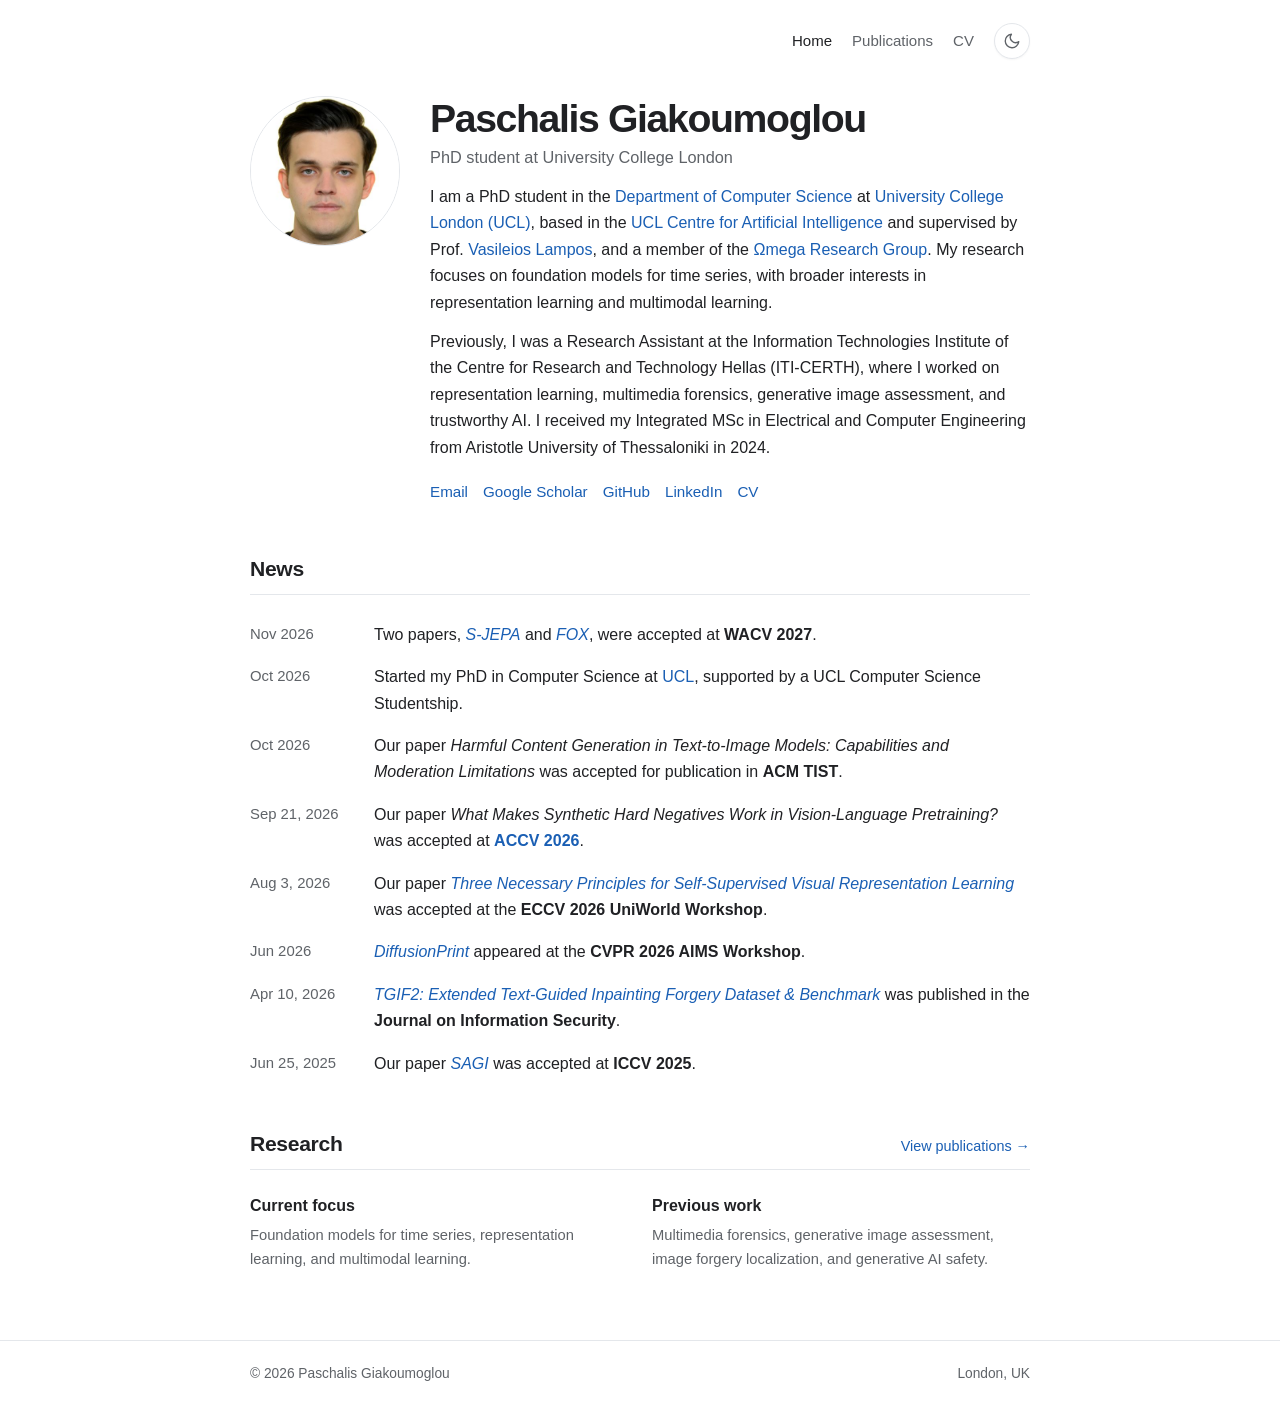
==== commit 2240af50: "add new publications" ====
--- a/index.html
+++ b/index.html
@@ -72,6 +72,10 @@
 
       <ul class="news-list">
         <li class="news-item">
+          <time class="news-date" datetime="2026-11">Nov 2026</time>
+          <div class="news-text">Two papers, <a href="https://arxiv.org/abs/2611.09302" target="_blank" rel="noopener"><em>S-JEPA</em></a> and <a href="https://arxiv.org/abs/2611.04111" target="_blank" rel="noopener"><em>FOX</em></a>, were accepted at <strong>WACV 2027</strong>.</div>
+        </li>
+        <li class="news-item">
           <time class="news-date" datetime="2026-10">Oct 2026</time>
           <div class="news-text">Started my PhD in Computer Science at <a href="https://www.ucl.ac.uk/engineering/computer-science" target="_blank" rel="noopener">UCL</a>, supported by a UCL Computer Science Studentship.</div>
         </li>
